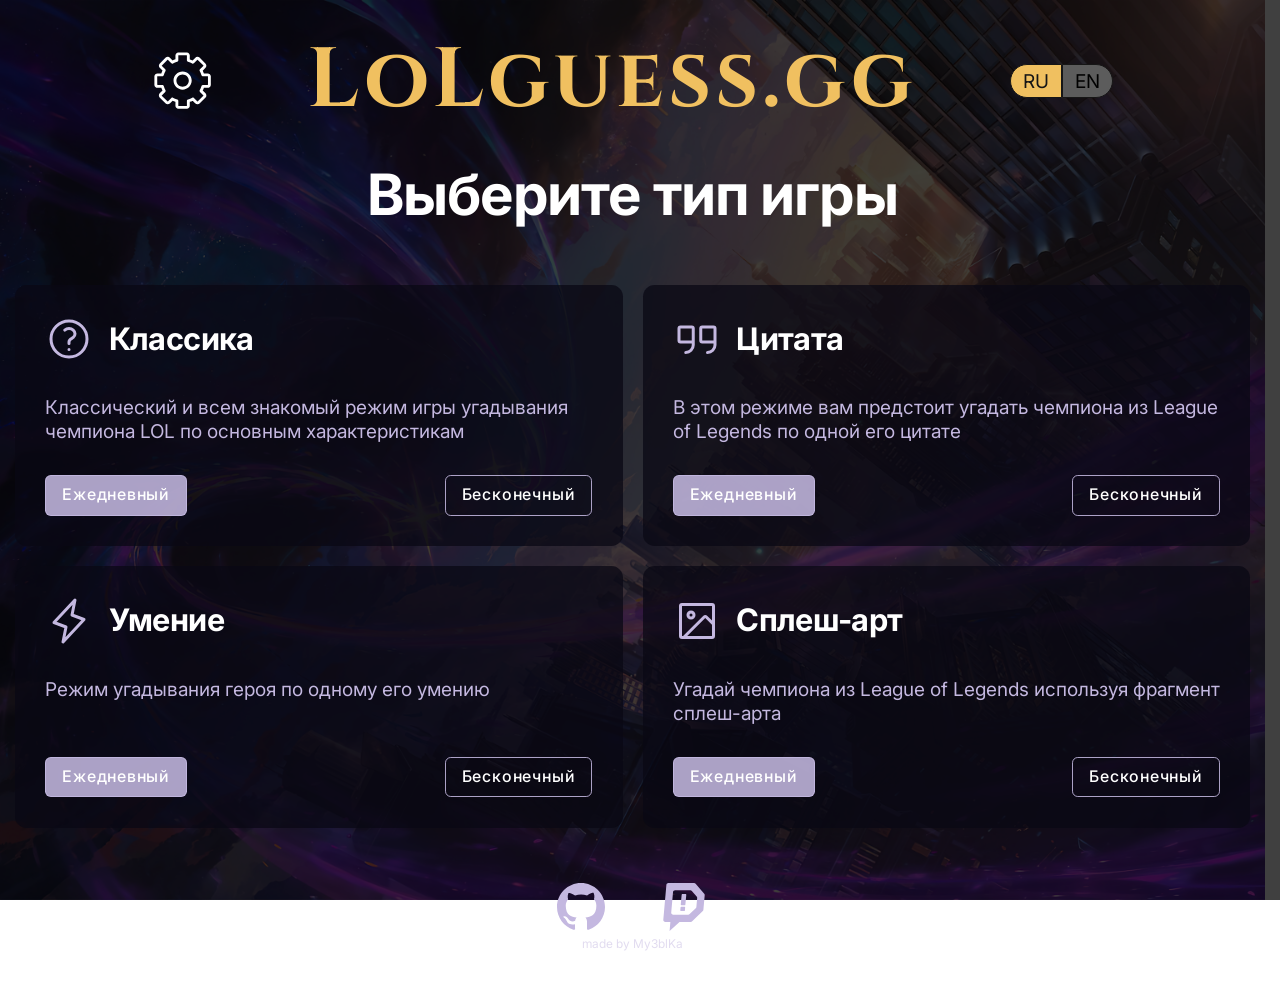
==== index.html @ db66587f "Initial commit" ====
<!DOCTYPE html>
<html lang="ru">

<head>
    <meta charset="UTF-8">
    <meta name="viewport" content="width=device-width, initial-scale=1.0">
    <title>LOLGuess | Home</title>
    <link rel="stylesheet" href="styles/main.css">
    <script src="/scripts/main.js" type="module" defer></script>
</head>

<body>
    <div class="header-placeholder"></div>
    <main class="main">
        <section class="game-mods">
            <div class="game-mods__inner container">
                <h1 class="game-mods__title">Выберите тип игры</h1>
                <ul class="game-mods__list">
                    <li class="game-mods__item">
                        <div class="game-mods__item-title-box">
                            <svg xmlns="http://www.w3.org/2000/svg" width="48" height="48" fill="none"
                                viewBox="0 0 24 24" stroke-width="1.5" stroke="currentColor" class="size-6">
                                <path stroke-linecap="round" stroke-linejoin="round"
                                    d="M9.879 7.519c1.171-1.025 3.071-1.025 4.242 0 1.172 1.025 1.172 2.687 0 3.712-.203.179-.43.326-.67.442-.745.361-1.45.999-1.45 1.827v.75M21 12a9 9 0 1 1-18 0 9 9 0 0 1 18 0Zm-9 5.25h.008v.008H12v-.008Z" />
                            </svg>
                            <h2 class="game-mods__item-title">Классика</h2>
                        </div>
                        <p class="game-mods__item-description">Классический и всем знакомый режим игры угадывания
                            чемпиона LOL по основным характеристикам
                        </p>
                        <div class="game-mods__type-box">
                            <a href="/classic/daily" class="game-mods__type-btn button">Ежедневный</a>
                            <a href="/classic/endless" class="game-mods__type-btn button">Бесконечный</a>
                        </div>
                    </li>
                    <li class="game-mods__item">
                        <div class="game-mods__item-title-box">
                            <svg xmlns="http://www.w3.org/2000/svg" width="48" height="48" viewBox="0 0 256 256">
                                <rect width="48" height="48" fill="none" />
                                <path
                                    d="M108,144H40a8,8,0,0,1-8-8V72a8,8,0,0,1,8-8h60a8,8,0,0,1,8,8v88a40,40,0,0,1-40,40"
                                    fill="none" stroke="currentColor" stroke-linecap="round" stroke-linejoin="round"
                                    stroke-width="16" />
                                <path
                                    d="M224,144H156a8,8,0,0,1-8-8V72a8,8,0,0,1,8-8h60a8,8,0,0,1,8,8v88a40,40,0,0,1-40,40"
                                    fill="none" stroke="currentColor" stroke-linecap="round" stroke-linejoin="round"
                                    stroke-width="16" />
                            </svg>
                            <h2 class="game-mods__item-title">Цитата</h2>
                        </div>
                        <p class="game-mods__item-description">В этом режиме вам предстоит угадать чемпиона из League of
                            Legends по одной его цитате
                        </p>
                        <div class="game-mods__type-box">
                            <a href="/quote/daily" class="game-mods__type-btn button">Ежедневный</a>
                            <a href="/quote/endless" class="game-mods__type-btn button">Бесконечный</a>
                        </div>
                    </li>
                    <li class="game-mods__item">
                        <div class="game-mods__item-title-box">
                            <svg xmlns="http://www.w3.org/2000/svg" width="48" height="48" viewBox="0 0 256 256">
                                <rect width="256" height="256" fill="none" />
                                <polygon points="160 16 144 96 208 120 96 240 112 160 48 136 160 16" fill="none"
                                    stroke="currentColor" stroke-linecap="round" stroke-linejoin="round"
                                    stroke-width="16" />
                            </svg>
                            <h2 class="game-mods__item-title">Умение</h2>
                        </div>
                        <p class="game-mods__item-description">Режим угадывания героя по одному его умению
                        </p>
                        <div class="game-mods__type-box">
                            <a href="/spell/daily" class="game-mods__type-btn button">Ежедневный</a>
                            <a href="/spell/endless" class="game-mods__type-btn button">Бесконечный</a>
                        </div>
                    </li>
                    <li class="game-mods__item">
                        <div class="game-mods__item-title-box">
                            <svg xmlns="http://www.w3.org/2000/svg" viewBox="0 0 256 256" width="48" height="48">
                                <rect width="256" height="256" fill="none" />
                                <rect x="40" y="40" width="176" height="176" rx="8" fill="none" stroke="currentColor"
                                    stroke-linecap="round" stroke-linejoin="round" stroke-width="16" />
                                <circle cx="96" cy="96" r="16" fill="none" stroke="currentColor" stroke-linecap="round"
                                    stroke-linejoin="round" stroke-width="16" />
                                <path d="M56.69,216,166.34,106.34a8,8,0,0,1,11.32,0L216,144.69" fill="none"
                                    stroke="currentColor" stroke-linecap="round" stroke-linejoin="round"
                                    stroke-width="16" />
                            </svg>
                            <h2 class="game-mods__item-title">Сплеш-арт</h2>
                        </div>
                        <p class="game-mods__item-description">Угадай чемпиона из League of Legends используя фрагмент
                            сплеш-арта
                        </p>
                        <div class="game-mods__type-box">
                            <a href="/splash/daily" class="game-mods__type-btn button">Ежедневный</a>
                            <a href="/splash/endless" class="game-mods__type-btn button">Бесконечный</a>
                        </div>
                    </li>
                </ul>
            </div>
        </section>
    </main>
    <div class="footer-placeholder"></div>
    <div class="setting-modal"></div>
</body>

</html>
---- styles/main.css ----
@charset "UTF-8";
@font-face {
  font-family: "Inter";
  src: url("../fonts/Inter/Inter18pt-Light.eot") format("eot"), url("../fonts/Inter/Inter18pt-Light.woff") format("woff"), url("../fonts/Inter/Inter18pt-Light.woff2") format("woff2");
  font-weight: 300;
  font-style: normal;
  font-display: swap;
}
@font-face {
  font-family: "Inter";
  src: url("../fonts/Inter/Inter18pt-Regular.eot") format("eot"), url("../fonts/Inter/Inter18pt-Regular.woff") format("woff"), url("../fonts/Inter/Inter18pt-Regular.woff2") format("woff2");
  font-weight: 400;
  font-style: normal;
  font-display: swap;
}
@font-face {
  font-family: "Inter";
  src: url("../fonts/Inter/Inter18pt-Medium.eot") format("eot"), url("../fonts/Inter/Inter18pt-Medium.woff") format("woff"), url("../fonts/Inter/Inter18pt-Medium.woff2") format("woff2");
  font-weight: 500;
  font-style: normal;
  font-display: swap;
}
@font-face {
  font-family: "Inter";
  src: url("../fonts/Inter/Inter18pt-SemiBold.eot") format("eot"), url("../fonts/Inter/Inter18pt-SemiBold.woff") format("woff"), url("../fonts/Inter/Inter18pt-SemiBold.woff2") format("woff2");
  font-weight: 600;
  font-style: normal;
  font-display: swap;
}
@font-face {
  font-family: "Inter";
  src: url("../fonts/Inter/Inter18pt-Bold.eot") format("eot"), url("../fonts/Inter/Inter18pt-Bold.woff") format("woff"), url("../fonts/Inter/Inter18pt-Bold.woff2") format("woff2");
  font-weight: 700;
  font-style: normal;
  font-display: swap;
}
@font-face {
  font-family: "Cinzel";
  src: url("../fonts/Cinzel/Cinzel-Bold.eot") format("eot"), url("../fonts/Cinzel/Cinzel-Bold.woff") format("woff"), url("../fonts/Cinzel/Cinzel-Bold.woff2") format("woff2");
  font-weight: 700;
  font-style: normal;
  font-display: swap;
}
body {
  font-family: var(--font-family-base);
  font-size: clamp(0.875rem, 0.7451923077rem + 0.5769230769vw, 1.25rem);
  font-weight: 400;
  color: var(--color-text);
  background-color: var(--color-text);
  background: url(../images/background.jpg) no-repeat;
  background-position: center;
  background-size: cover;
  background-attachment: fixed;
  position: relative;
}
body::before {
  content: "";
  position: fixed;
  width: 100%;
  height: 100%;
  background: url(../images/background.jpg) no-repeat cover;
  background-color: rgba(0, 0, 0, 0.75);
  z-index: -1;
}
body.no-scroll {
  overflow: hidden;
}

h1,
.h1,
h2,
.h2,
h3,
.h3 {
  font-weight: 700;
  color: var(--color-white);
  letter-spacing: -0.02em;
}

h1,
.h1 {
  font-size: clamp(2rem, 1.3942307692rem + 2.6923076923vw, 3.75rem);
  line-height: clamp(2.75rem, 2.1442307692rem + 2.6923076923vw, 4.5rem);
}

h2,
.h2 {
  font-size: clamp(1.5rem, 1.3269230769rem + 0.7692307692vw, 2rem);
  line-height: clamp(1.75rem, 1.4903846154rem + 1.1538461538vw, 2.5rem);
}

h3,
.h3 {
  font-size: clamp(1.25rem, 1.1634615385rem + 0.3846153846vw, 1.5rem);
  line-height: 1.2;
  font-weight: 600;
}

a {
  position: relative;
  font-size: clamp(0.875rem, 0.8317307692rem + 0.1923076923vw, 1rem);
  color: inherit;
  font-weight: 500;
  top: 0;
  letter-spacing: 0.05em;
  line-height: 1.2;
  transition: 0.1s all;
}
a[class] {
  text-decoration: none;
}

a,
button,
label,
input,
textarea,
select,
svg * {
  transition-duration: var(--transition-duration);
}

button:has(svg) {
  padding: 0;
  border: none;
  background-color: transparent;
  transition: all 0.25s;
}
button:has(svg) svg {
  display: block;
  transition: all 0.25s;
}

input {
  background-color: var(--color-black-75);
  border: 0.125rem solid var(--color-accent-primary);
  padding: 0.625rem 0.375rem;
  border-radius: clamp(0.375rem, 0.3317307692rem + 0.1923076923vw, 0.5rem);
  color: var(--color-white);
  font-size: 1.125rem;
}
input::-moz-placeholder {
  color: var(--color-text-85);
  font-size: 1rem;
}
input::placeholder {
  color: var(--color-text-85);
  font-size: 1rem;
}

li svg {
  display: block;
  transition: all 0.25s;
}

:focus-visible {
  outline: 0.125rem dashed var(--color-accent-primary);
  outline-offset: 0rem;
  transition-duration: 0s !important;
}

/**
  Нормализация блочной модели
 */
*,
::before,
::after {
  box-sizing: border-box;
}

/**
  Убираем внутренние отступы слева тегам списков,
  у которых есть атрибут class
 */
:where(ul, ol):where([class]) {
  padding-left: 0;
}

/**
  Убираем внешние отступы body и двум другим тегам,
  у которых есть атрибут class
 */
body,
:where(blockquote, figure, fieldset):where([class]) {
  margin: 0;
}

/**
  Убираем внешние отступы вертикали нужным тегам,
  у которых есть атрибут class
 */
:where(h1,
h2,
h3,
h4,
h5,
h6,
p,
ul,
ol,
dl):where([class]) {
  margin-block: 0;
}

:where(dd[class]) {
  margin-left: 0;
}

:where(fieldset[class]) {
  padding: 0;
  border: none;
}

/**
  Убираем стандартный маркер маркированному списку,
  у которого есть атрибут class
 */
:where(ul[class]) {
  list-style: none;
}

:where(address[class]) {
  font-style: normal;
}

/**
  Обнуляем вертикальные внешние отступы параграфа,
  объявляем локальную переменную для внешнего отступа вниз,
  чтобы избежать взаимодействие с более сложным селектором
 */
p {
  --paragraphMarginBottom: 24px;
  margin-block: 0;
}

/**
  Внешний отступ вниз для параграфа без атрибута class,
  который расположен не последним среди своих соседних элементов
 */
p:where(:not([class]):not(:last-child)) {
  margin-bottom: var(--paragraphMarginBottom);
}

/**
  Упрощаем работу с изображениями и видео
 */
img,
video {
  display: block;
  max-width: 100%;
  height: auto;
}

/**
  Наследуем свойства шрифт для полей ввода
 */
input,
textarea,
select,
button {
  font: inherit;
}

html {
  /**
    Пригодится в большинстве ситуаций
    (когда, например, нужно будет "прижать" футер к низу сайта)
   */
  height: 100%;
  /**
    Убираем скачок интерфейса по горизонтали
    при появлении / исчезновении скроллбара
   */
  scrollbar-gutter: stable;
  /**
    Плавный скролл
   */
  scroll-behavior: smooth;
}

body {
  /**
    Пригодится в большинстве ситуаций
    (когда, например, нужно будет "прижать" футер к низу сайта)
   */
  min-height: 100%;
}

/**
  Нормализация высоты элемента ссылки при его инспектировании в DevTools
 */
a:where([class]) {
  display: inline-flex;
}

/**
  Курсор-рука при наведении на элемент
 */
button,
label {
  cursor: pointer;
}

/**
  Убирает серую подсветку при тапе на мобильных устройствах (iOS/Android)
 */
button {
  -webkit-tap-highlight-color: transparent;
}

/**
  Чиним баг задержки смены цвета при взаимодействии с svg-элементами
 */
svg * {
  transition-property: fill, stroke;
}

/**
  Приведение рамок таблиц в классический 'collapse' вид
 */
:where(table) {
  border-collapse: collapse;
  border-color: currentColor;
}

/**
  Удаляем все анимации и переходы для людей,
  которые предпочитают их не использовать
 */
@media (prefers-reduced-motion: reduce) {
  *,
  ::before,
  ::after {
    animation-duration: 0.01ms !important;
    animation-iteration-count: 1 !important;
    transition-duration: 0.01ms !important;
    scroll-behavior: auto !important;
  }
}
dialog:not([open]) {
  display: none;
}

.container {
  max-width: calc(var(--container-width) + var(--container-padding-x) * 2);
  margin-inline: auto;
  padding-inline: var(--container-padding-x);
}

.visually-hidden {
  position: absolute !important;
  width: 1px !important;
  height: 1px !important;
  margin: -1px !important;
  border: 0 !important;
  padding: 0 !important;
  white-space: nowrap !important;
  clip-path: inset(100%) !important;
  clip: rect(0 0 0 0) !important;
  overflow: hidden !important;
}

@media (width <= 47.99875rem) {
  .hidden-mobile {
    display: none !important;
  }
}

@media (width > 47.99875rem) {
  .visible-mobile {
    display: none !important;
  }
}

:root {
  --color-white: #ffffff;
  --color-text: #c4b8e0;
  --color-text-85: rgba(196, 184, 224, 0.875);
  --color-text-35: rgba(196, 184, 224, 0.35);
  --color-black: #161616;
  --color-black-75: rgba(10, 8, 20, 0.75);
  --color-accent-grey: #5c5c5c;
  --color-grey-15: rgba(92, 92, 92, 0.15);
  --color-grey-25: rgba(88, 88, 88, 0.25);
  --color-accent-green: #06a700;
  --color-accent-yellow: rgb(167, 109, 0);
  --color-accent-red: rgb(167, 0, 0);
  --color-accent-primary: #9B4DFF;
  --color-accent-secondary: #F0C060;
  --font-family-base: "Inter", sans-serif;
  --container-width: 87.5rem;
  --container-padding-x: 0.9375rem;
  --transition-duration: 0.25s;
}

@keyframes flipCard {
  0% {
    opacity: 0;
  }
  100% {
    opacity: 1;
  }
}
@keyframes unlockHint {
  0%, 100% {
    transform: translateX(0);
  }
  25% {
    transform: translateX(-5px);
  }
  75% {
    transform: translateX(5px);
  }
}
.header {
  padding-block: 1.875rem;
}
.header__inner {
  position: relative;
  display: flex;
  -moz-column-gap: clamp(3.125rem, 2.0432692308rem + 4.8076923077vw, 6.25rem);
       column-gap: clamp(3.125rem, 2.0432692308rem + 4.8076923077vw, 6.25rem);
  align-items: center;
  justify-content: center;
}
.header__logo {
  font-size: clamp(2.5rem, 1.4182692308rem + 4.8076923077vw, 5.625rem);
  font-family: "Cinzel";
  font-weight: 700;
  color: var(--color-accent-secondary);
}
.header__settings-btn {
  width: clamp(2.5rem, 1.9807692308rem + 2.3076923077vw, 4rem);
  height: clamp(2.5rem, 1.9807692308rem + 2.3076923077vw, 4rem);
}
.header__settings-btn svg {
  width: clamp(2.5rem, 1.9807692308rem + 2.3076923077vw, 4rem);
  height: clamp(2.5rem, 1.9807692308rem + 2.3076923077vw, 4rem);
}
@media (any-hover: hover) {
  .header__settings-btn:hover svg {
    rotate: 90deg;
  }
}
@media (any-hover: none) {
  .header__settings-btn:active svg {
    rotate: 90deg;
  }
}
.header__lang-btn {
  padding: 0.25rem 0.75rem;
  border: 0.0625rem solid var(--color-black);
  background-color: var(--color-accent-grey);
}
.header__lang-btn:first-child {
  border-radius: 1.25rem 0 0 1.25rem;
}
.header__lang-btn:last-child {
  border-radius: 0 1.25rem 1.25rem 0;
}
.header__lang-btn.is-active {
  background-color: var(--color-accent-secondary);
  color: var(--color-black);
}
.header__lang-btn-box {
  display: flex;
  border-radius: 1.25rem;
  overflow: hidden;
}

.button {
  border: 0.0625rem solid var(--color-text-85);
  background-color: var(--color-text-85);
  color: var(--color-white);
  padding: 0.625rem 1rem;
  border-radius: clamp(0.25rem, 0.2067307692rem + 0.1923076923vw, 0.375rem);
}
@media (any-hover: hover) {
  .button:hover {
    background-color: transparent;
    transition: all 0.25s;
  }
}
@media (any-hover: none) {
  .button:active {
    background-color: transparent;
    transition: all 0.25s;
  }
}
.button--lang {
  padding: 0;
  border: none;
  background-color: transparent;
  position: relative;
}
@media (any-hover: hover) {
  .button--lang:hover {
    opacity: 0.8;
  }
}
@media (any-hover: none) {
  .button--lang:active {
    opacity: 0.8;
  }
}
.button--icon {
  padding: 0;
  border: none;
  background-color: transparent;
  transition: rotate 0.35s, opacity 0.25s;
}
@media (any-hover: hover) {
  .button--icon:hover {
    opacity: 0.7;
    rotate: 90deg;
  }
}
@media (any-hover: none) {
  .button--icon:active {
    opacity: 0.7;
    rotate: 90deg;
  }
}

.modes__inner {
  padding-bottom: clamp(2.5rem, 2.2836538462rem + 0.9615384615vw, 3.125rem);
}
.modes__inner--end {
  padding-bottom: 0;
}
.modes__list {
  display: flex;
  -moz-column-gap: clamp(1.875rem, 0.7932692308rem + 4.8076923077vw, 5rem);
       column-gap: clamp(1.875rem, 0.7932692308rem + 4.8076923077vw, 5rem);
  justify-content: center;
  padding: 0.5rem;
}
.modes__item {
  position: relative;
  display: block;
  cursor: pointer;
  border: 0.125rem solid var(--color-text);
  border-radius: 0.5rem;
  padding: 0.25rem;
  transition: var(--transition-duration);
}
.modes__item svg {
  width: clamp(3rem, 2.6538461538rem + 1.5384615385vw, 4rem);
  height: clamp(3rem, 2.6538461538rem + 1.5384615385vw, 4rem);
}
.modes__item.not-guessed {
  color: var(--color-accent-grey);
  border-color: var(--color-accent-grey);
}
.modes__item-types {
  position: absolute;
  left: 53%;
  translate: -50% 0%;
  bottom: -70%;
  display: flex;
  -moz-column-gap: 0.75rem;
       column-gap: 0.75rem;
  align-items: center;
  opacity: 0;
  visibility: hidden;
  transition: all var(--transition-duration);
}
.modes__item-types svg path {
  transition: var(--transition-duration);
}
.modes__item-type {
  font-size: 0.75rem;
}
@media (any-hover: hover) {
  .modes__item:hover svg {
    color: var(--color-white);
    transition: var(--transition-duration);
  }
  .modes__item:hover {
    border-color: var(--color-white);
  }
  .modes__item:hover .modes__item-types {
    opacity: 1;
    visibility: visible;
  }
}
@media (any-hover: none) {
  .modes__item:active svg {
    color: var(--color-white);
    transition: var(--transition-duration);
  }
  .modes__item:active {
    border-color: var(--color-white);
  }
  .modes__item:active .modes__item-types {
    opacity: 1;
    visibility: visible;
  }
}

.setting-modal {
  background-color: var(--color-black);
  border: 0.125rem solid var(--color-accent-primary);
  border-radius: clamp(0.5rem, 0.4134615385rem + 0.3846153846vw, 0.75rem);
  padding-block: clamp(2rem, 1.3076923077rem + 3.0769230769vw, 4rem);
  padding-inline: clamp(1.5rem, 0.9807692308rem + 2.3076923077vw, 3rem);
  display: flex;
  flex-direction: column;
  row-gap: 1.5rem;
  position: fixed;
}
.setting-modal::backdrop {
  background-color: var(--color-black);
  opacity: 0.5;
}
.setting-modal div {
  display: flex;
  flex-direction: column;
  row-gap: clamp(1.125rem, 0.8221153846rem + 1.3461538462vw, 2rem);
}
.setting-modal__close-btn {
  align-self: end;
  position: absolute;
  top: 0.875rem;
  right: 0.875rem;
  width: clamp(1.375rem, 0.8990384615rem + 2.1153846154vw, 2.75rem);
  height: clamp(1.375rem, 0.8990384615rem + 2.1153846154vw, 2.75rem);
}
.setting-modal__close-btn::before, .setting-modal__close-btn::after {
  content: "";
  display: block;
  position: absolute;
  top: 50%;
  left: 50%;
  translate: -50% -50%;
  width: clamp(1.5rem, 1.2403846154rem + 1.1538461538vw, 2.25rem);
  height: clamp(0.125rem, 0.1033653846rem + 0.0961538462vw, 0.1875rem);
  background-color: var(--color-white);
  rotate: 45deg;
  border-radius: clamp(0.25rem, 0.2067307692rem + 0.1923076923vw, 0.375rem);
}
.setting-modal__close-btn::before {
  rotate: 135deg;
}
.setting-modal__colorblind-thumb {
  position: absolute;
  top: 50%;
  left: 0.125rem;
  translate: 0 -50%;
  width: 1.5rem;
  height: 1.5rem;
  display: block;
  background-color: var(--color-white);
  border-radius: 50%;
  transition: all 0.25s;
}
.setting-modal__colorblind-btn {
  width: 1.75rem;
  height: 1.75rem;
  transition: all 0.25s;
  position: relative;
  padding: 0;
  width: 3rem;
  border-radius: clamp(0.875rem, 0.8317307692rem + 0.1923076923vw, 1rem);
  border: none;
  background-color: var(--color-accent-grey);
  align-self: start;
}
.setting-modal__colorblind-btn.is-active {
  background-color: var(--color-accent-green);
  transition: all 0.25s;
}
.setting-modal__colorblind-btn.is-active .setting-modal__colorblind-thumb {
  left: 1.375rem;
  transition: all 0.25s;
}
.setting-modal__theme-select {
  background-color: transparent;
  border: 0.0625rem solid var(--color-accent-primary);
  border-radius: clamp(0.375rem, 0.375rem + 0vw, 0.375rem);
  padding-inline: clamp(0.5rem, 0.4134615385rem + 0.3846153846vw, 0.75rem);
  padding-block: clamp(0.375rem, 0.3317307692rem + 0.1923076923vw, 0.5rem);
}

.guess {
  padding-block: 2.5rem;
}
.guess .container {
  display: flex;
  flex-direction: column;
  align-items: center;
  row-gap: clamp(1.5rem, 1.1538461538rem + 1.5384615385vw, 2.5rem);
}
.guess__surrender-btn {
  justify-self: center;
}
.guess__surrender-btn.is-hidden {
  display: none;
  opacity: 0;
  visibility: hidden;
  transition: all var(--transition-duration);
}
.guess__search {
  position: relative;
}
.guess__dropdown-list {
  background-color: var(--color-black-75);
  max-height: 26.25rem;
  width: 18.75rem;
  position: absolute;
  z-index: 2;
  overflow-y: auto;
  top: 90%;
  transition: 0.2s;
}
.guess__dropdown-list::-webkit-scrollbar {
  background-color: var(--color-primary-accent);
}
.guess__dropdown-list.is-hidden {
  opacity: 0;
  visibility: hidden;
  transition: all var(--transition-duration);
  transition: 0.2s;
}
.guess__dropdown-item {
  cursor: pointer;
  display: flex;
  align-items: center;
  -moz-column-gap: 1.125rem;
       column-gap: 1.125rem;
  padding: 0.625rem;
  transition: var(--transition-duration);
  font-size: 1.25rem;
  transition: none;
}
.guess__dropdown-item.is-focused {
  background-color: var(--color-grey-25);
}
@media (any-hover: hover) {
  .guess__dropdown-item:hover {
    background-color: var(--color-grey-25);
  }
}
@media (any-hover: none) {
  .guess__dropdown-item:active {
    background-color: var(--color-grey-25);
  }
}
.guess__dropdown-item-not-found {
  text-align: center;
  padding: 0.625rem;
  font-size: 1rem;
}
.guess__dropdown-item:nth-child(1) {
  padding-top: 1.25rem;
}
.guess__input {
  width: 18.75rem;
  z-index: 5;
  position: relative;
}
.guess__input.is-hidden {
  opacity: 0;
  visibility: hidden;
  transition: all var(--transition-duration);
  display: none;
}

.footer {
  padding-block: clamp(1.25rem, 0.3846153846rem + 3.8461538462vw, 3.75rem);
  margin-top: auto;
}
.footer__inner {
  display: flex;
  flex-direction: column;
  align-items: center;
}
.footer__inner span {
  font-size: 0.75rem;
  opacity: 0.5;
}
.footer__list {
  display: flex;
  align-items: center;
  -moz-column-gap: clamp(1.25rem, 0.3846153846rem + 3.8461538462vw, 3.75rem);
       column-gap: clamp(1.25rem, 0.3846153846rem + 3.8461538462vw, 3.75rem);
}

.game-mods__inner {
  display: flex;
  flex-direction: column;
  align-items: center;
  row-gap: clamp(1.25rem, 0.3846153846rem + 3.8461538462vw, 3.75rem);
}
.game-mods__list {
  display: grid;
  grid-template-columns: repeat(2, 1fr);
  gap: 1.25rem;
}
@media (width <= 47.99875rem) {
  .game-mods__list {
    grid-template-columns: 1fr;
  }
}
.game-mods__item {
  display: flex;
  flex-direction: column;
  row-gap: 2rem;
  background-color: var(--color-black-75);
  padding: clamp(1rem, 0.6538461538rem + 1.5384615385vw, 2rem);
  border-radius: clamp(0.5rem, 0.4134615385rem + 0.3846153846vw, 0.75rem);
}
.game-mods__item-title-box {
  display: flex;
  align-items: center;
  -moz-column-gap: clamp(0.75rem, 0.6634615385rem + 0.3846153846vw, 1rem);
       column-gap: clamp(0.75rem, 0.6634615385rem + 0.3846153846vw, 1rem);
}
.game-mods__type-box {
  display: flex;
  justify-content: space-between;
  align-items: center;
  margin-top: auto;
}
.game-mods__type-btn:nth-last-child(1) {
  background-color: transparent;
  border: 0.0625rem solid var(--color-text-85);
}
@media (any-hover: hover) {
  .game-mods__type-btn:nth-last-child(1):hover {
    background-color: var(--color-text-85);
  }
}
@media (any-hover: none) {
  .game-mods__type-btn:nth-last-child(1):active {
    background-color: var(--color-text-85);
  }
}

.hints {
  padding-block: 1.25rem;
}
.hints .container {
  display: flex;
  flex-direction: column;
  align-items: center;
}
.hints__inner {
  padding-block: clamp(1.25rem, 0.8173076923rem + 1.9230769231vw, 2.5rem);
  background-color: var(--color-black-75);
  border-radius: clamp(0.75rem, 0.6634615385rem + 0.3846153846vw, 1rem);
  display: flex;
  flex-direction: column;
  align-items: center;
  justify-content: center;
  padding: clamp(0.9375rem, 0.6129807692rem + 1.4423076923vw, 1.875rem);
  row-gap: clamp(0.625rem, 0.4086538462rem + 0.9615384615vw, 1.25rem);
  width: clamp(20.625rem, 14.7836538462rem + 25.9615384615vw, 37.5rem);
}
.hints__title {
  max-width: inherit;
}
.hints__list {
  display: flex;
  justify-content: center;
  -moz-column-gap: 1.25rem;
       column-gap: 1.25rem;
}
.hints__item {
  display: flex;
  flex-direction: column;
  font-size: clamp(0.625rem, 0.5817307692rem + 0.1923076923vw, 0.75rem);
  align-items: center;
  text-align: center;
  row-gap: 0.75rem;
}
.hints__item.is-disabled {
  color: var(--color-accent-grey);
}
.hints__btn:not(.is-disabled) {
  color: var(--color-text-85);
  animation: unlockHint 0.5s ease forwards;
}
.hints__btn__tooltip {
  color: var(--color-accent-grey);
}
.hints__quote-hint-box, .hints__spell-hint-box, .hints__splash-hint-box {
  display: flex;
  flex-direction: column;
  align-items: center;
  background-color: var(--color-text-35);
  padding: clamp(0.5rem, 0.3269230769rem + 0.7692307692vw, 1rem);
  border-radius: clamp(0.375rem, 0.2884615385rem + 0.3846153846vw, 0.625rem);
}
.hints__quote-hint-box.is-hidden, .hints__spell-hint-box.is-hidden, .hints__splash-hint-box.is-hidden {
  max-height: 0px;
  display: none;
  opacity: 0;
  visibility: hidden;
  transition: all var(--transition-duration);
}
.hints__quote-audio {
  background: none;
  border: none;
}
.hints__quote-audio img {
  width: clamp(2rem, 1.6538461538rem + 1.5384615385vw, 3rem);
  height: clamp(2rem, 1.6538461538rem + 1.5384615385vw, 3rem);
}
.hints__quote-hint {
  text-align: center;
}
.hints__spell-hint-box {
  padding: clamp(1rem, 0.8269230769rem + 0.7692307692vw, 1.5rem);
}
.hints__spell-img {
  border-radius: 0.5rem;
  border: 0.125rem solid var(--color-text);
}
.hints__splash-hint-box {
  position: relative;
  width: clamp(12.5rem, 10.3365384615rem + 9.6153846154vw, 18.75rem);
  height: clamp(12.5rem, 10.3365384615rem + 9.6153846154vw, 18.75rem);
  overflow: hidden;
  border-radius: 0.5rem;
  border: 0.125rem solid var(--color-text);
  padding: 0;
}
.hints__splash-hint-box canvas {
  width: 75.9375rem;
  height: 44.8125rem;
  position: absolute;
  overflow: hidden;
  top: 50%;
  left: 50%;
  translate: -50% -50%;
}

.answers .container {
  display: flex;
  flex-direction: column;
  align-items: center;
}
.answers__table {
  justify-self: center;
}
.answers__thead {
  transition: all 0.25s;
  height: 100%;
}
.answers__thead-tr {
  display: flex;
  -moz-column-gap: 1rem;
       column-gap: 1rem;
  padding-bottom: 1.25rem;
  align-items: center;
}
.answers__thead-th {
  display: flex;
  position: relative;
  width: clamp(5rem, 4.5673076923rem + 1.9230769231vw, 6.25rem);
  height: clamp(3.125rem, 2.6923076923rem + 1.9230769231vw, 4.375rem);
  justify-content: center;
  align-items: center;
}
.answers__thead-th::before {
  content: "";
  position: absolute;
  bottom: 0;
  left: 50%;
  translate: -50%;
  height: 0.125rem;
  width: 80%;
  background-color: var(--color-text);
}
.answers__thead.is-hidden {
  opacity: 0;
  visibility: hidden;
  height: 0%;
}
.answers__tbody {
  display: flex;
  flex-direction: column;
  row-gap: 0.625rem;
}
.answers__tbody-tr {
  display: flex;
  -moz-column-gap: 1rem;
       column-gap: 1rem;
  align-items: center;
}
.answers__tbody-td {
  display: flex;
  position: relative;
  width: clamp(5rem, 4.5673076923rem + 1.9230769231vw, 6.25rem);
  height: clamp(5rem, 4.5673076923rem + 1.9230769231vw, 6.25rem);
  justify-content: center;
  align-items: center;
  text-align: center;
  color: var(--color-white);
  font-size: 1rem;
  font-weight: 500;
  transition: var(--transition-duration);
  word-break: break-word;
  text-wrap: wrap;
  border: 0.0625rem solid var(--color-text);
}
@media (any-hover: hover) {
  .answers__tbody-td:hover {
    opacity: 0.85;
  }
}
@media (any-hover: none) {
  .answers__tbody-td:active {
    opacity: 0.85;
  }
}
.answers__tbody-td img {
  width: clamp(3.4375rem, 2.5721153846rem + 3.8461538462vw, 5.9375rem);
  height: clamp(3.4375rem, 2.5721153846rem + 3.8461538462vw, 5.9375rem);
}
.answers__tbody-td-wrong {
  background-color: var(--color-accent-red);
}
.answers__tbody-td-partial {
  background-color: var(--color-accent-yellow);
}
.answers__tbody-td-correct {
  background-color: var(--color-accent-green);
}
.answers__tbody-td:not(:nth-child(1)) {
  animation: flipCard 0.7s ease forwards;
}
.answers__tbody-td.no-animation {
  animation: none;
}

.finish {
  padding-block: 3.75rem;
}
.finish.is-hidden {
  display: none;
  opacity: 0;
  visibility: hidden;
  transition: all var(--transition-duration);
}
.finish .container {
  display: flex;
  flex-direction: column;
  align-items: center;
}
.finish__inner {
  display: flex;
  flex-direction: column;
  align-items: center;
  max-width: clamp(18.75rem, 9.0144230769rem + 43.2692307692vw, 46.875rem);
  padding: clamp(3rem, 2.6538461538rem + 1.5384615385vw, 4rem);
  background-color: var(--color-black-75);
  border-radius: clamp(0.75rem, 0.6634615385rem + 0.3846153846vw, 1rem);
  row-gap: clamp(1rem, 0.7403846154rem + 1.1538461538vw, 1.75rem);
}
.finish__this-champ {
  display: flex;
  align-items: center;
  -moz-column-gap: clamp(1rem, 0.8269230769rem + 0.7692307692vw, 1.5rem);
       column-gap: clamp(1rem, 0.8269230769rem + 0.7692307692vw, 1.5rem);
}
.finish__next-champ-timer {
  color: var(--color-white);
}
.finish__next-champ-timer-box {
  display: flex;
  flex-direction: column;
  align-items: center;
  row-gap: clamp(0.75rem, 0.6634615385rem + 0.3846153846vw, 1rem);
}
.finish__utc {
  font-size: clamp(0.75rem, 0.6634615385rem + 0.3846153846vw, 1rem);
  color: var(--color-accent-grey);
}/*# sourceMappingURL=main.css.map */
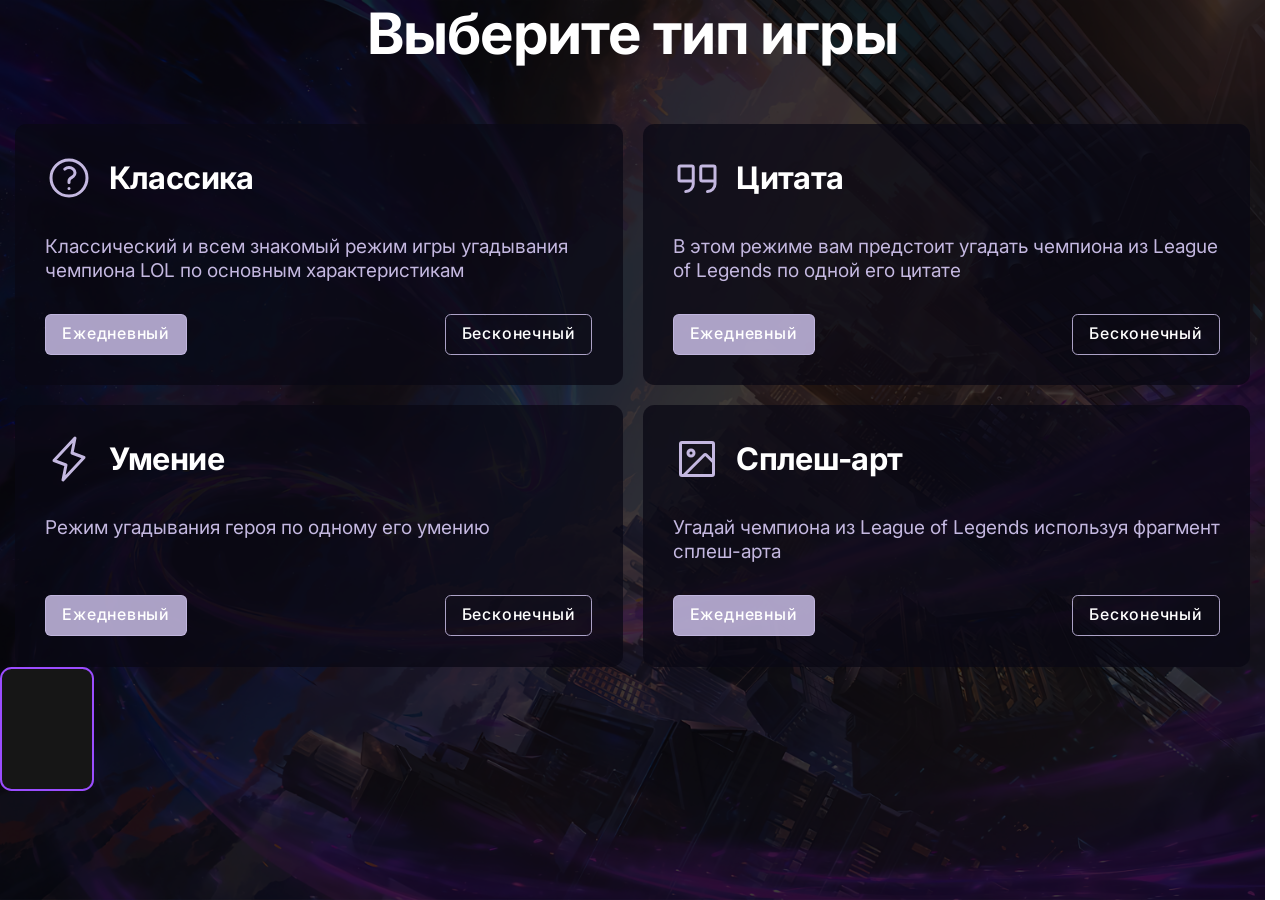
==== commit d827773d: "fix: относительные пути из loader.js для GitHub Pages" ====
--- a/index.html
+++ b/index.html
@@ -6,7 +6,7 @@
     <meta name="viewport" content="width=device-width, initial-scale=1.0">
     <title>LOLGuess | Home</title>
     <link rel="stylesheet" href="styles/main.css">
-    <script src="/scripts/main.js" type="module" defer></script>
+    <script src="LoLguess/scripts/main.js" type="module" defer></script>
 </head>
 
 <body>
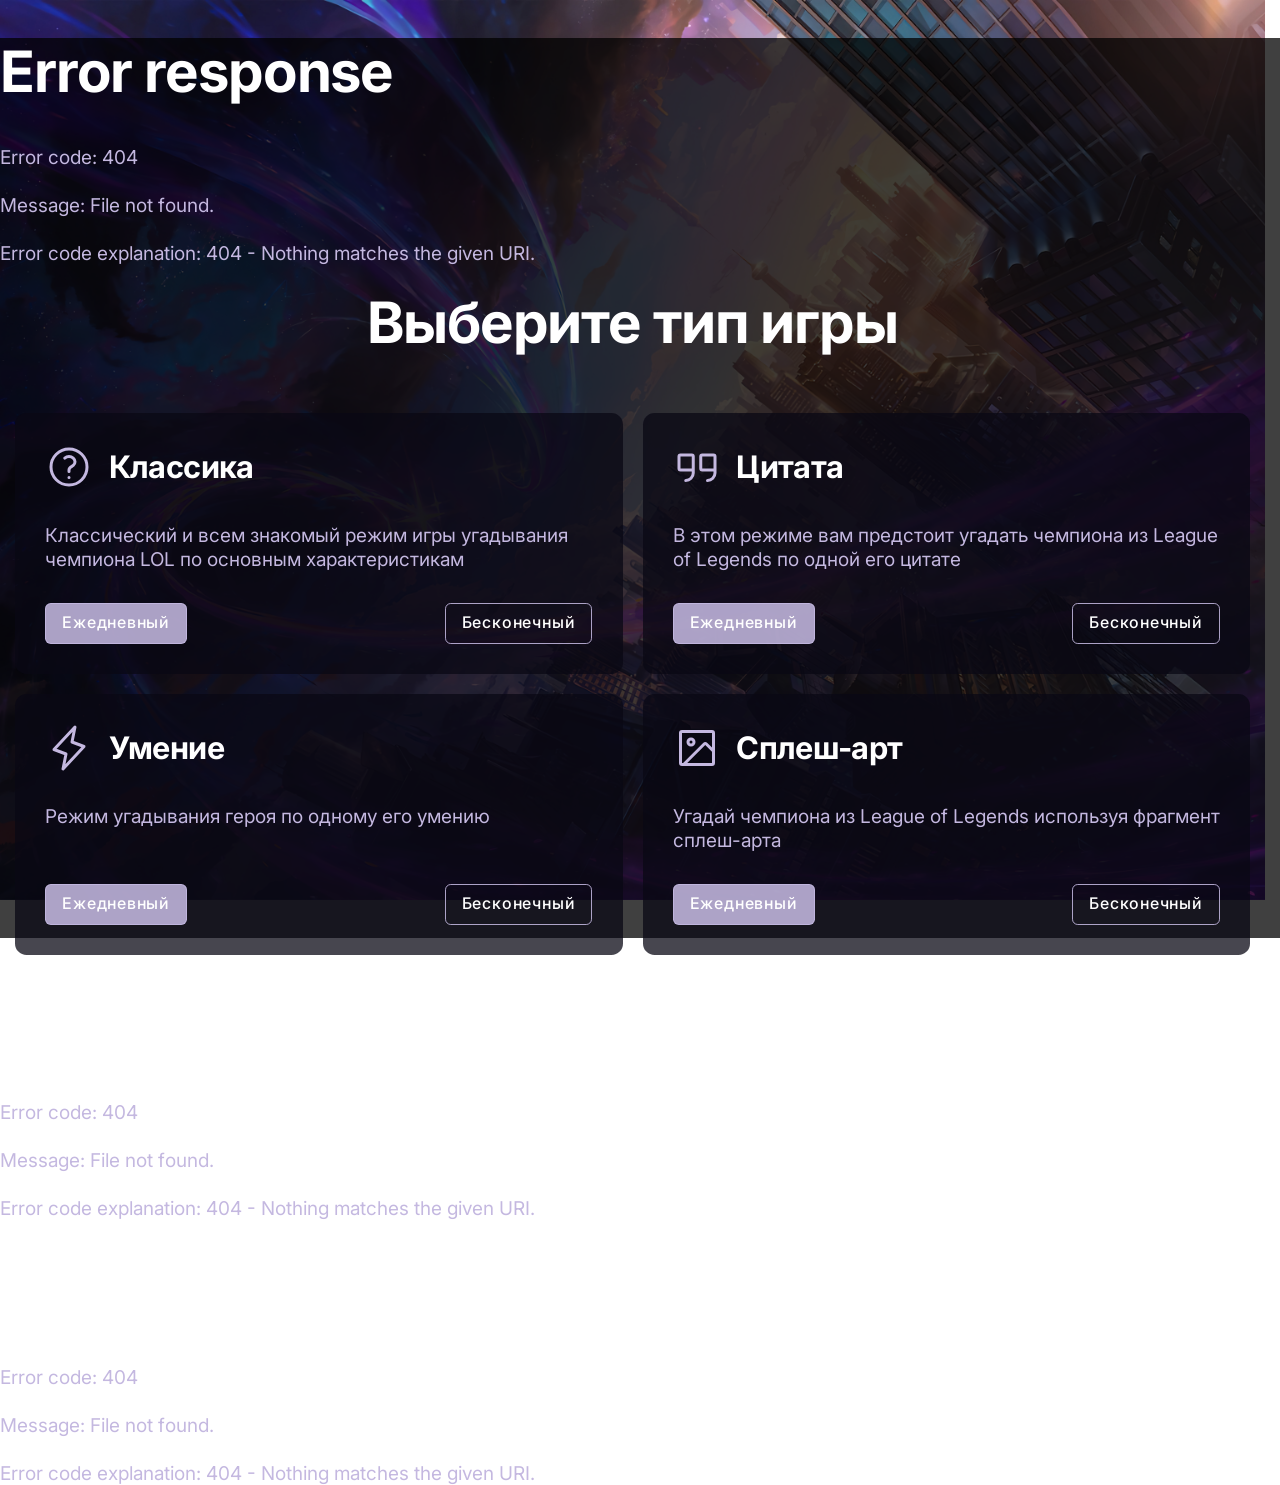
==== commit 400254e1: "fix: относительные пути из loader.js для GitHub Pages" ====
--- a/index.html
+++ b/index.html
@@ -6,7 +6,7 @@
     <meta name="viewport" content="width=device-width, initial-scale=1.0">
     <title>LOLGuess | Home</title>
     <link rel="stylesheet" href="styles/main.css">
-    <script src="LoLguess/scripts/main.js" type="module" defer></script>
+    <script src="./scripts/main.js" type="module" defer></script>
 </head>
 
 <body>
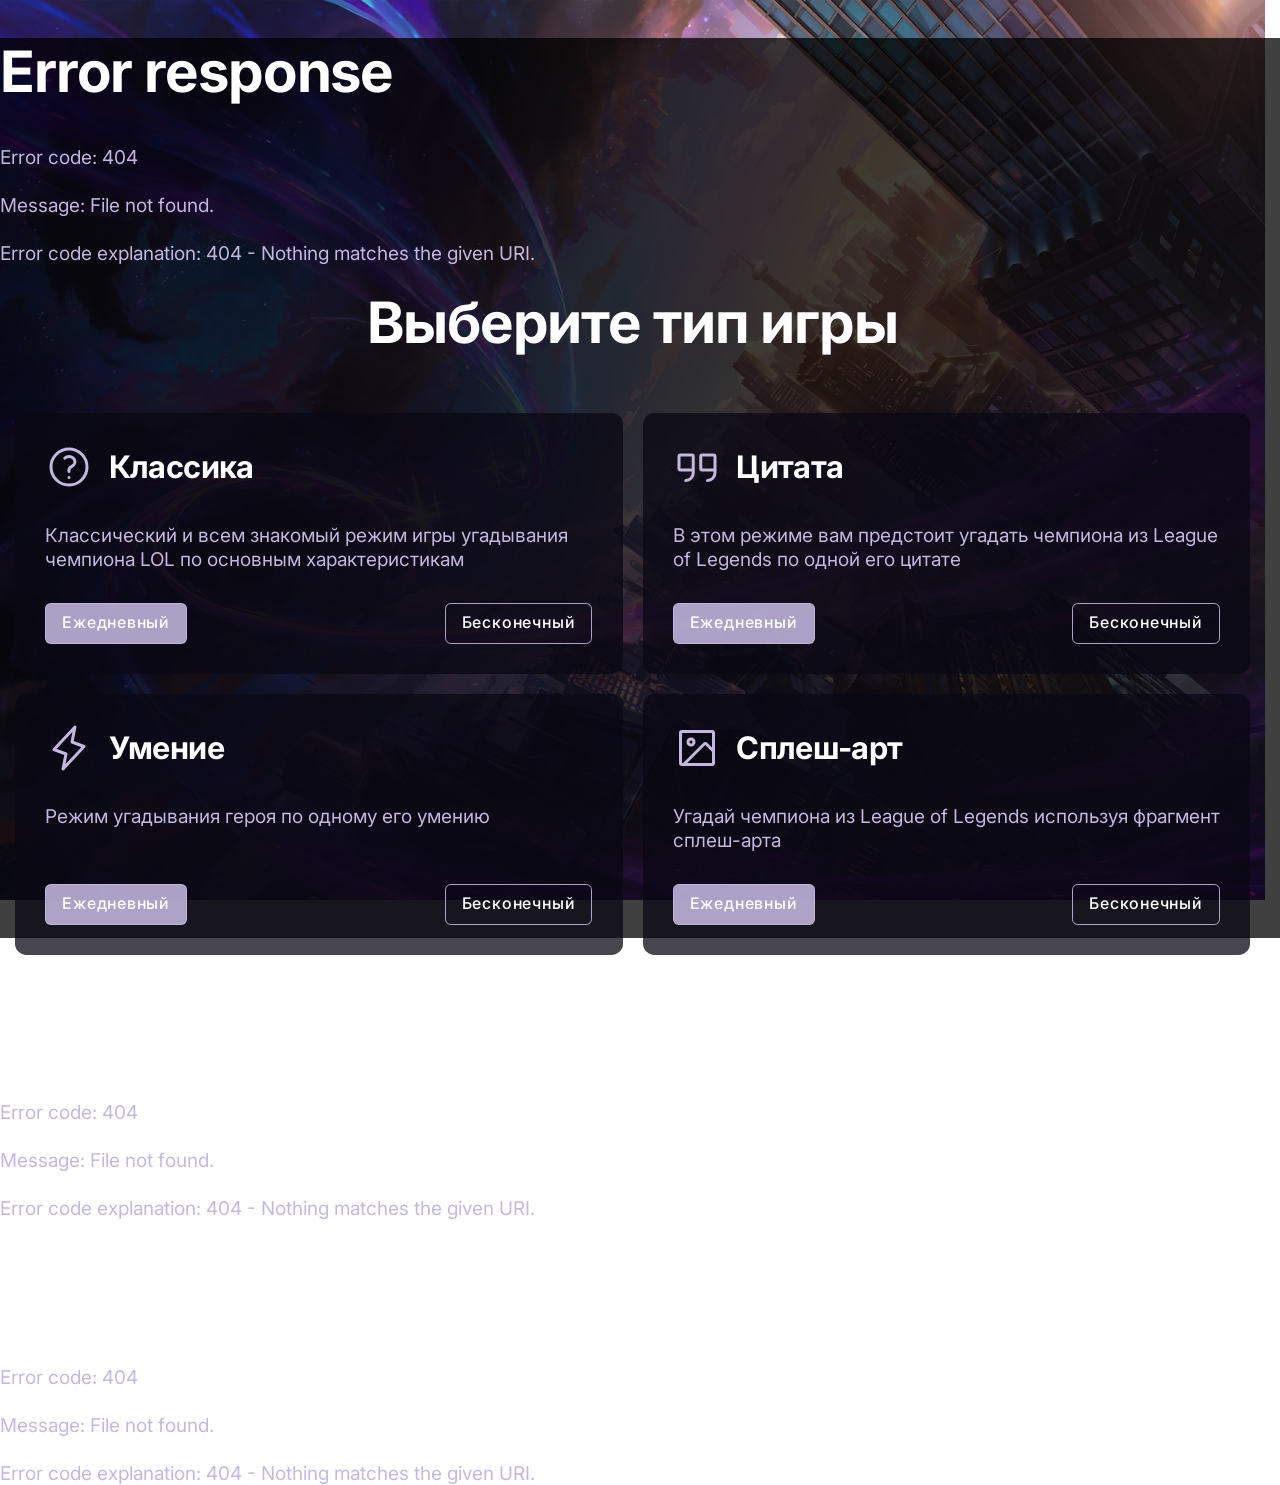
==== commit 364f7361: "fix: относительные пути из index.html (Главная) с явным указанием страницы перехода (classic/daily/i" ====
--- a/index.html
+++ b/index.html
@@ -29,8 +29,8 @@
                             чемпиона LOL по основным характеристикам
                         </p>
                         <div class="game-mods__type-box">
-                            <a href="/classic/daily" class="game-mods__type-btn button">Ежедневный</a>
-                            <a href="/classic/endless" class="game-mods__type-btn button">Бесконечный</a>
+                            <a href="./classic/daily/index.html" class="game-mods__type-btn button">Ежедневный</a>
+                            <a href="./classic/endless/index.html" class="game-mods__type-btn button">Бесконечный</a>
                         </div>
                     </li>
                     <li class="game-mods__item">
@@ -52,8 +52,8 @@
                             Legends по одной его цитате
                         </p>
                         <div class="game-mods__type-box">
-                            <a href="/quote/daily" class="game-mods__type-btn button">Ежедневный</a>
-                            <a href="/quote/endless" class="game-mods__type-btn button">Бесконечный</a>
+                            <a href="./quote/daily/index.html" class="game-mods__type-btn button">Ежедневный</a>
+                            <a href="./quote/endless/index.html" class="game-mods__type-btn button">Бесконечный</a>
                         </div>
                     </li>
                     <li class="game-mods__item">
@@ -69,8 +69,8 @@
                         <p class="game-mods__item-description">Режим угадывания героя по одному его умению
                         </p>
                         <div class="game-mods__type-box">
-                            <a href="/spell/daily" class="game-mods__type-btn button">Ежедневный</a>
-                            <a href="/spell/endless" class="game-mods__type-btn button">Бесконечный</a>
+                            <a href="./spell/daily/index.html" class="game-mods__type-btn button">Ежедневный</a>
+                            <a href="./spell/endless/index.html" class="game-mods__type-btn button">Бесконечный</a>
                         </div>
                     </li>
                     <li class="game-mods__item">
@@ -91,8 +91,8 @@
                             сплеш-арта
                         </p>
                         <div class="game-mods__type-box">
-                            <a href="/splash/daily" class="game-mods__type-btn button">Ежедневный</a>
-                            <a href="/splash/endless" class="game-mods__type-btn button">Бесконечный</a>
+                            <a href="./splash/daily/index.html" class="game-mods__type-btn button">Ежедневный</a>
+                            <a href="./splash/endless/index.html" class="game-mods__type-btn button">Бесконечный</a>
                         </div>
                     </li>
                 </ul>
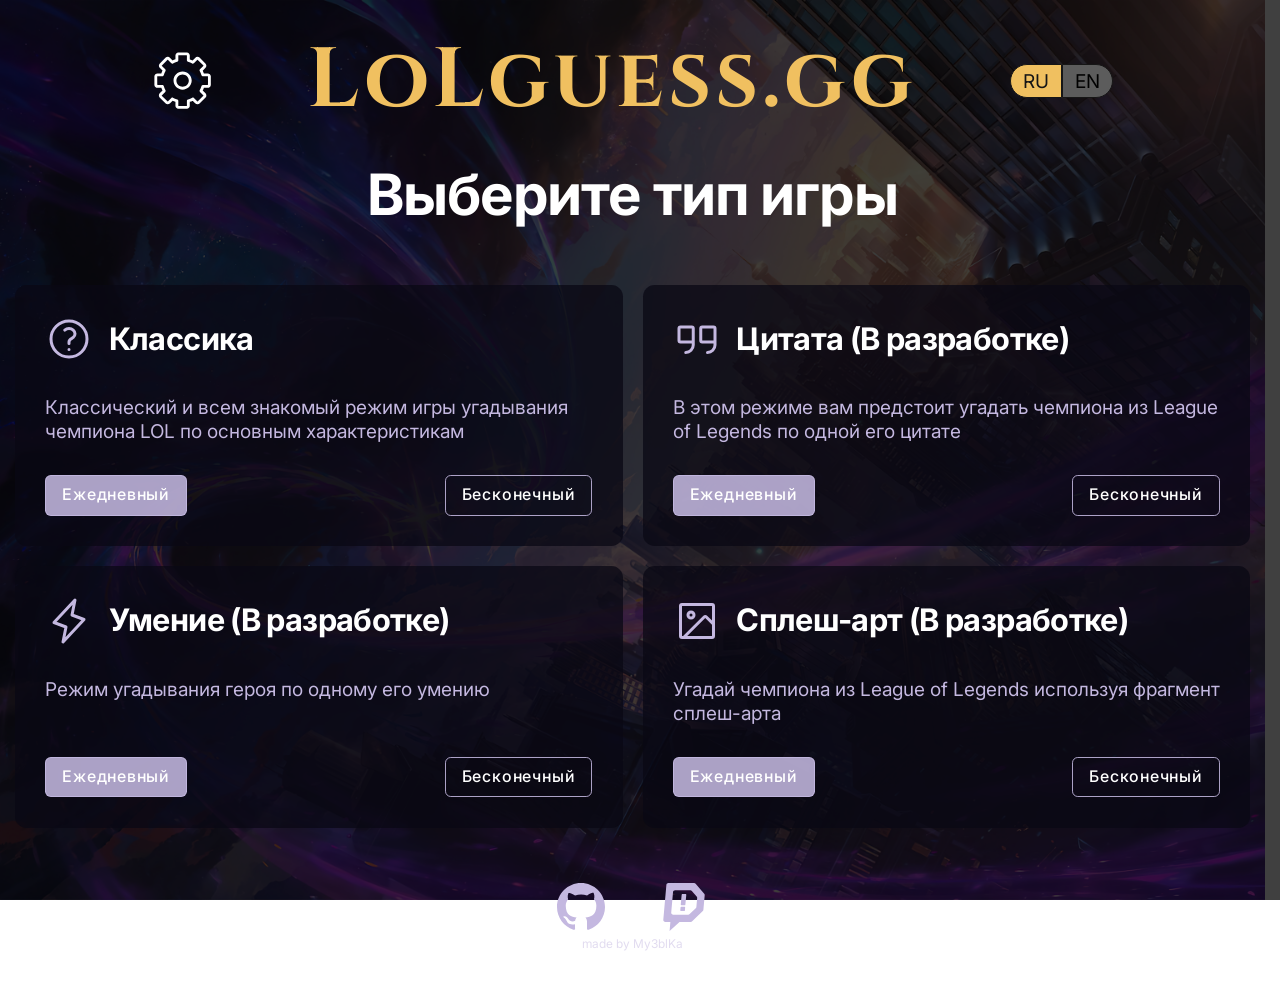
==== commit f16887da: "fix: Исправлена ссылка в header.html" ====
--- a/index.html
+++ b/index.html
@@ -46,7 +46,7 @@
                                     fill="none" stroke="currentColor" stroke-linecap="round" stroke-linejoin="round"
                                     stroke-width="16" />
                             </svg>
-                            <h2 class="game-mods__item-title">Цитата</h2>
+                            <h2 class="game-mods__item-title">Цитата (В разработке)</h2>
                         </div>
                         <p class="game-mods__item-description">В этом режиме вам предстоит угадать чемпиона из League of
                             Legends по одной его цитате
@@ -64,13 +64,13 @@
                                     stroke="currentColor" stroke-linecap="round" stroke-linejoin="round"
                                     stroke-width="16" />
                             </svg>
-                            <h2 class="game-mods__item-title">Умение</h2>
+                            <h2 class="game-mods__item-title">Умение (В разработке)</h2>
                         </div>
                         <p class="game-mods__item-description">Режим угадывания героя по одному его умению
                         </p>
                         <div class="game-mods__type-box">
-                            <a href="./spell/daily/index.html" class="game-mods__type-btn button">Ежедневный</a>
-                            <a href="./spell/endless/index.html" class="game-mods__type-btn button">Бесконечный</a>
+                            <a href="./spell/daily/index.html" class="game-mods__type-btn button" disabled>Ежедневный</a>
+                            <a href="./spell/endless/index.html" class="game-mods__type-btn button" disabled>Бесконечный</a>
                         </div>
                     </li>
                     <li class="game-mods__item">
@@ -85,14 +85,14 @@
                                     stroke="currentColor" stroke-linecap="round" stroke-linejoin="round"
                                     stroke-width="16" />
                             </svg>
-                            <h2 class="game-mods__item-title">Сплеш-арт</h2>
+                            <h2 class="game-mods__item-title">Сплеш-арт (В разработке)</h2>
                         </div>
                         <p class="game-mods__item-description">Угадай чемпиона из League of Legends используя фрагмент
                             сплеш-арта
                         </p>
                         <div class="game-mods__type-box">
-                            <a href="./splash/daily/index.html" class="game-mods__type-btn button">Ежедневный</a>
-                            <a href="./splash/endless/index.html" class="game-mods__type-btn button">Бесконечный</a>
+                            <a href="./splash/daily/index.html" class="game-mods__type-btn button" disabled>Ежедневный</a>
+                            <a href="./splash/endless/index.html" class="game-mods__type-btn button" disabled>Бесконечный</a>
                         </div>
                     </li>
                 </ul>
